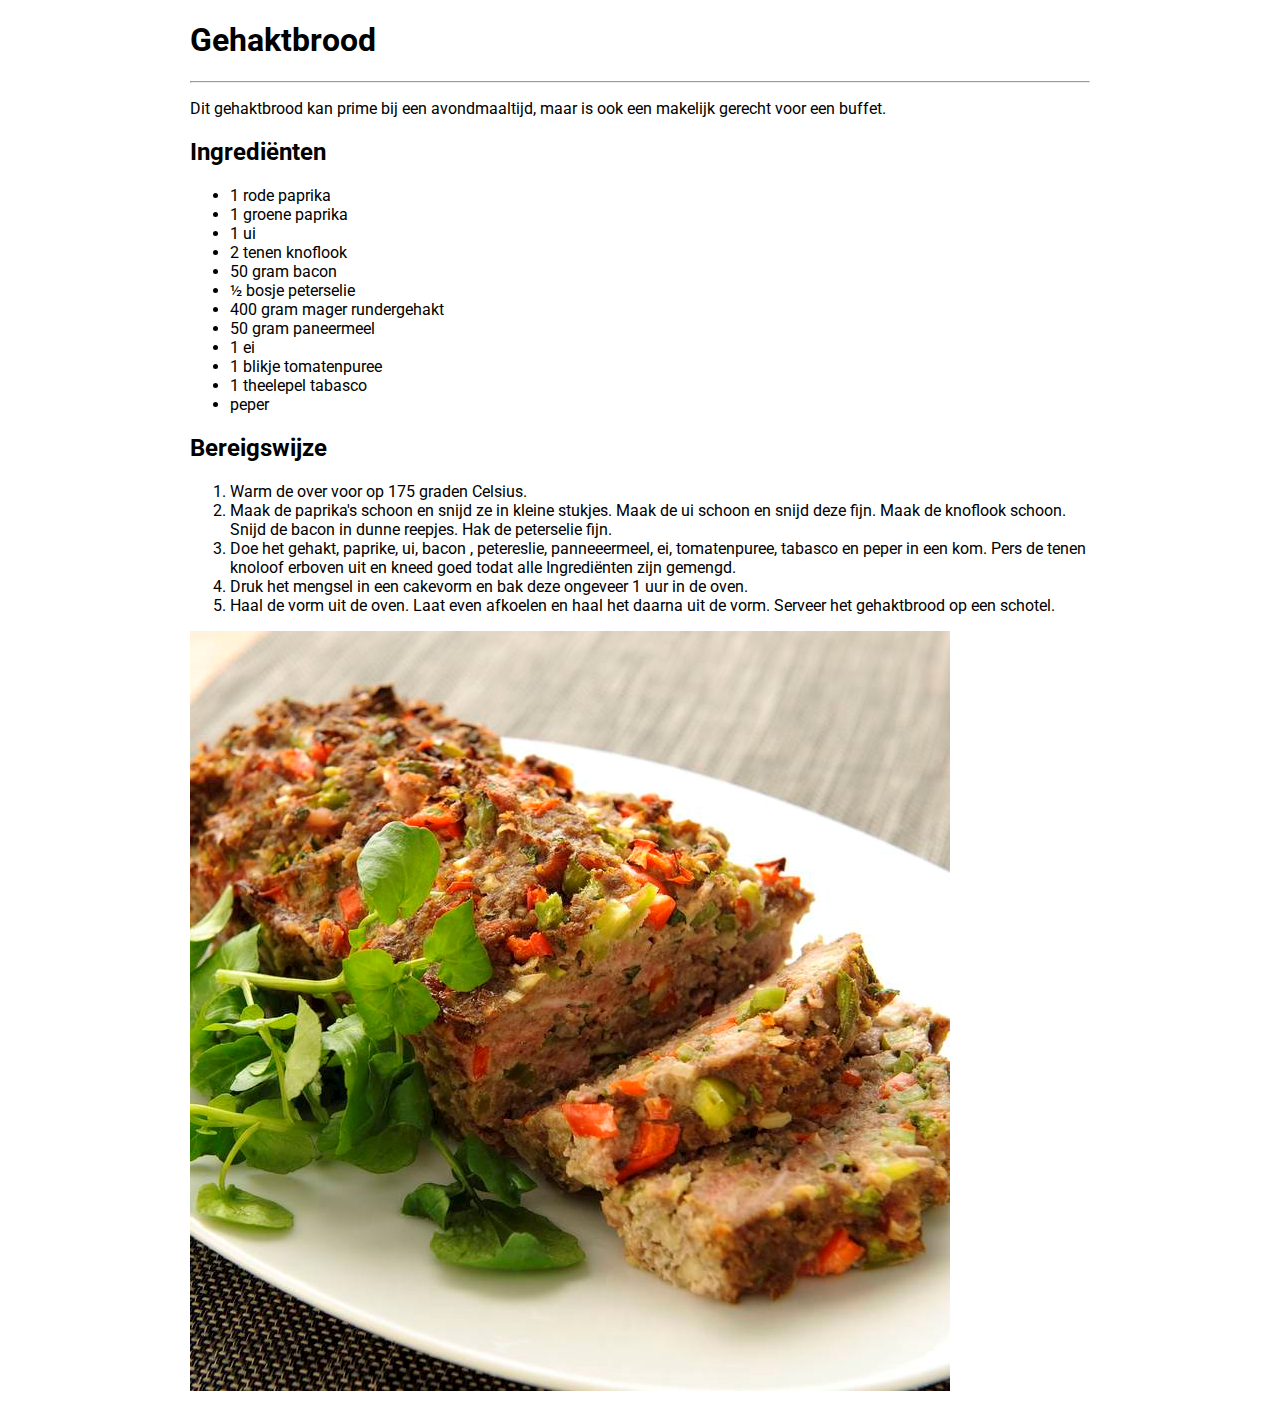
==== index.html @ c512c0ef "Begin0.1" ====
<!DOCTYPE html>
<html lang="en">

<head>
    <meta charset="UTF-8">
    <meta name="viewport" content="width=device-width, initial-scale=1.0">
    <link rel="stylesheet" href="style.css">
    <link href="https://fonts.googleapis.com/css2?family=Roboto:wght@300&display=swap" rel="stylesheet">
    <title>B1W601</title>
</head>

<body>
    <div>
        <h1>Gehaktbrood</h1>
        <hr>
        <p>Dit gehaktbrood kan prime bij een avondmaaltijd, maar is ook een makelijk gerecht voor een buffet.</p>
        <h2>Ingrediënten</h2>
        <ul>
            <li>1 rode paprika</li>
            <li>1 groene paprika</li>
            <li>1 ui</li>
            <li>2 tenen knoflook</li>
            <li>50 gram bacon</li>
            <li>½ bosje peterselie</li>
            <li>400 gram mager rundergehakt</li>
            <li>50 gram paneermeel</li>
            <li>1 ei</li>
            <li>1 blikje tomatenpuree</li>
            <li>1 theelepel tabasco</li>
            <li>peper</li>
        </ul>
        <h2>Bereigswijze</h2>
        <ol>
            <li>Warm de over voor op 175 graden Celsius.</li>
            <li>Maak de paprika's schoon en snijd ze in kleine stukjes. Maak de ui schoon en snijd deze fijn. Maak de
                knoflook schoon. Snijd de bacon in dunne reepjes. Hak de peterselie fijn.</li>
            <li>Doe het gehakt, paprike, ui, bacon , petereslie, panneeermeel, ei, tomatenpuree, tabasco en peper in een
                kom. Pers de tenen knoloof erboven uit en kneed goed todat alle Ingrediënten zijn gemengd.</li>
            <li>Druk het mengsel in een cakevorm en bak deze ongeveer 1 uur in de oven.</li>
            <li>Haal de vorm uit de oven. Laat even afkoelen en haal het daarna uit de vorm. Serveer het gehaktbrood op een schotel.</li>
        </ol>
        <img src="afbeeldingen/gehaktbrood.jpg" alt="">
    </div>
</body>

</html>
---- style.css ----
*{
    font-family: 'Roboto', sans-serif;
}

div{
    width: 100vh;
    margin: 0 auto;
}
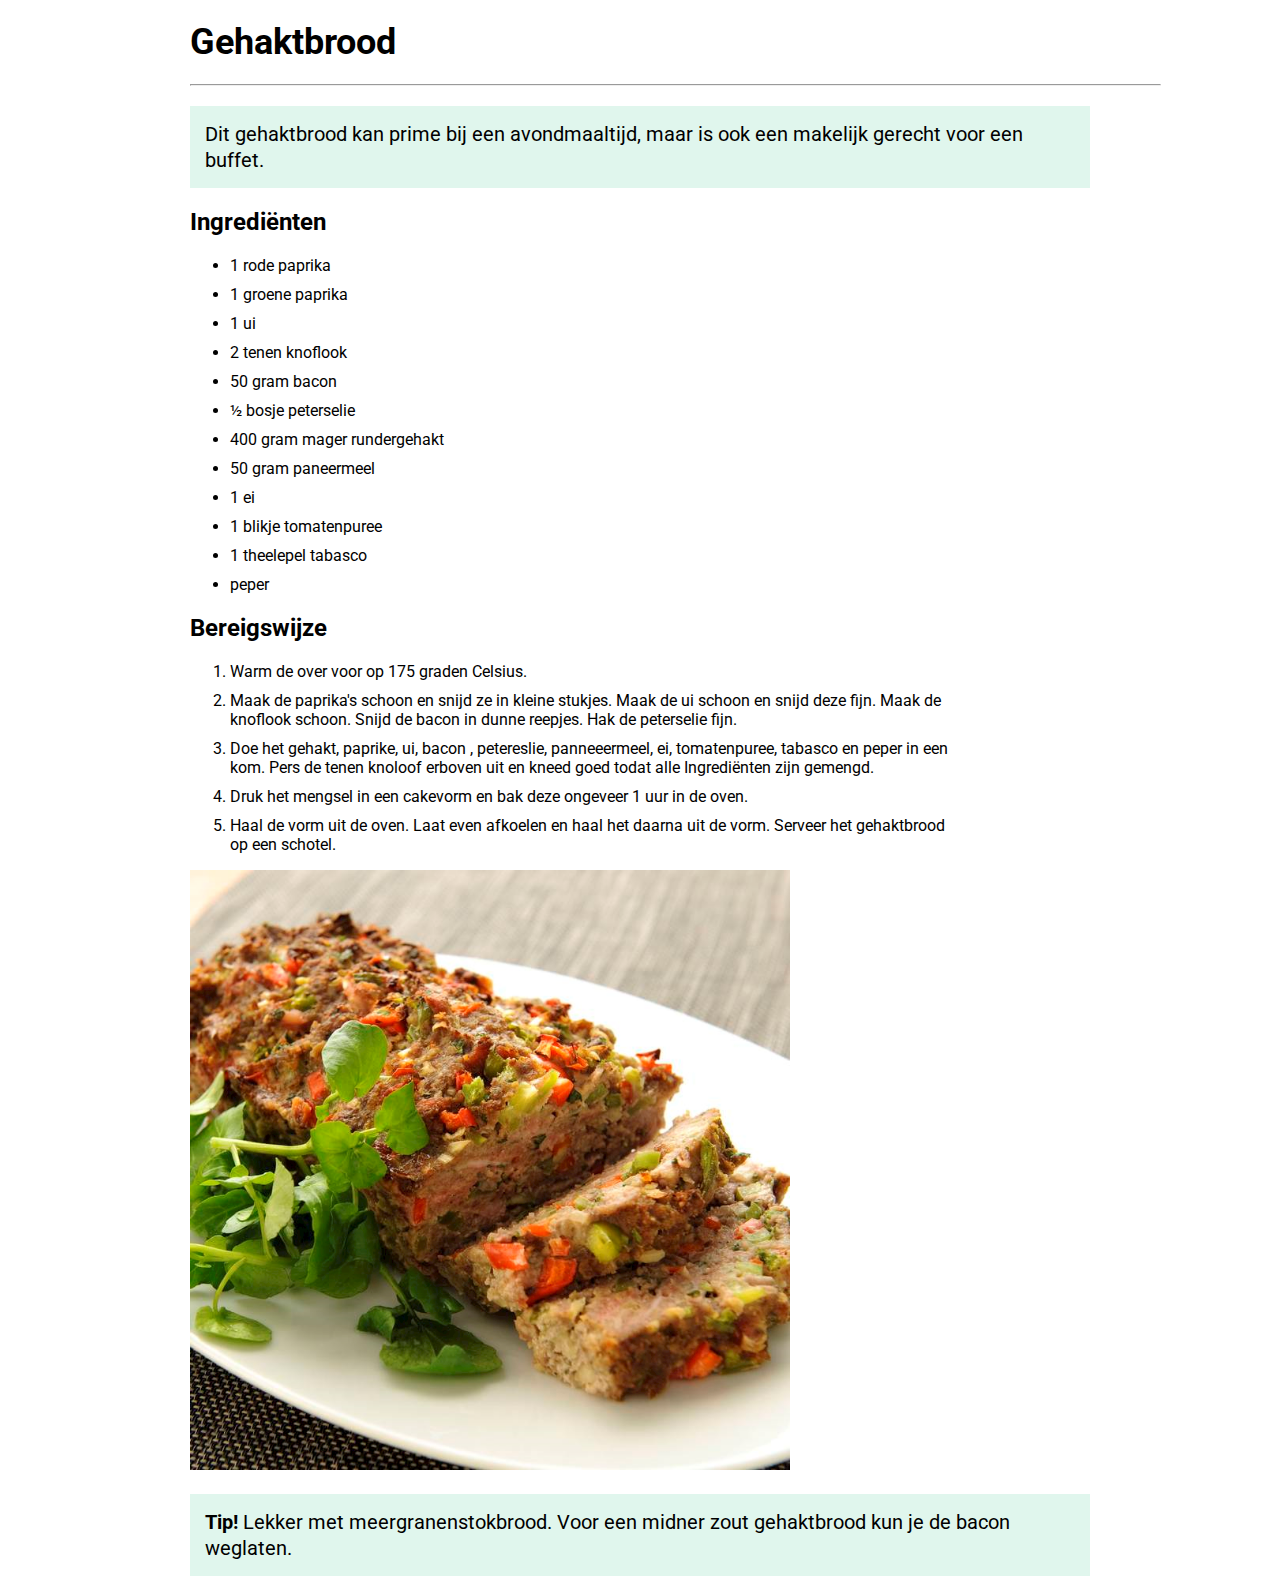
==== commit 9baf1928: "Gehaktbrood af?!" ====
--- a/index.html
+++ b/index.html
@@ -33,13 +33,20 @@
         <ol>
             <li>Warm de over voor op 175 graden Celsius.</li>
             <li>Maak de paprika's schoon en snijd ze in kleine stukjes. Maak de ui schoon en snijd deze fijn. Maak de
+                <br>
                 knoflook schoon. Snijd de bacon in dunne reepjes. Hak de peterselie fijn.</li>
             <li>Doe het gehakt, paprike, ui, bacon , petereslie, panneeermeel, ei, tomatenpuree, tabasco en peper in een
+                <br>
                 kom. Pers de tenen knoloof erboven uit en kneed goed todat alle Ingrediënten zijn gemengd.</li>
             <li>Druk het mengsel in een cakevorm en bak deze ongeveer 1 uur in de oven.</li>
-            <li>Haal de vorm uit de oven. Laat even afkoelen en haal het daarna uit de vorm. Serveer het gehaktbrood op een schotel.</li>
+            <li>Haal de vorm uit de oven. Laat even afkoelen en haal het daarna uit de vorm. Serveer het gehaktbrood
+                <br> op een schotel.</li>
         </ol>
-        <img src="afbeeldingen/gehaktbrood.jpg" alt="">
+            <img src="afbeeldingen/gehaktbrood.jpg" alt="">
+
+        <footer>
+            <p><b>Tip!</b> Lekker met meergranenstokbrood. Voor een midner zout gehaktbrood kun je de bacon weglaten.</p>
+        </footer>    
     </div>
 </body>
 
--- a/style.css
+++ b/style.css
@@ -1,8 +1,34 @@
 *{
     font-family: 'Roboto', sans-serif;
 }
-
+hr{
+    width: 969px;
+}
 div{
     width: 100vh;
     margin: 0 auto;
-}+}
+li{
+    margin: 0 0 10px 0;
+}
+
+h1{
+    font-size: 36px;
+    line-height: 36px;
+}
+
+p{
+    font-size: 20px;
+    line-height: 26px;
+}
+
+img{
+    width: 600px;
+    height: 600px;
+}
+
+p:nth-of-type(1){
+    background-color: #e0f6ed;
+    padding: 15px;
+}
+
